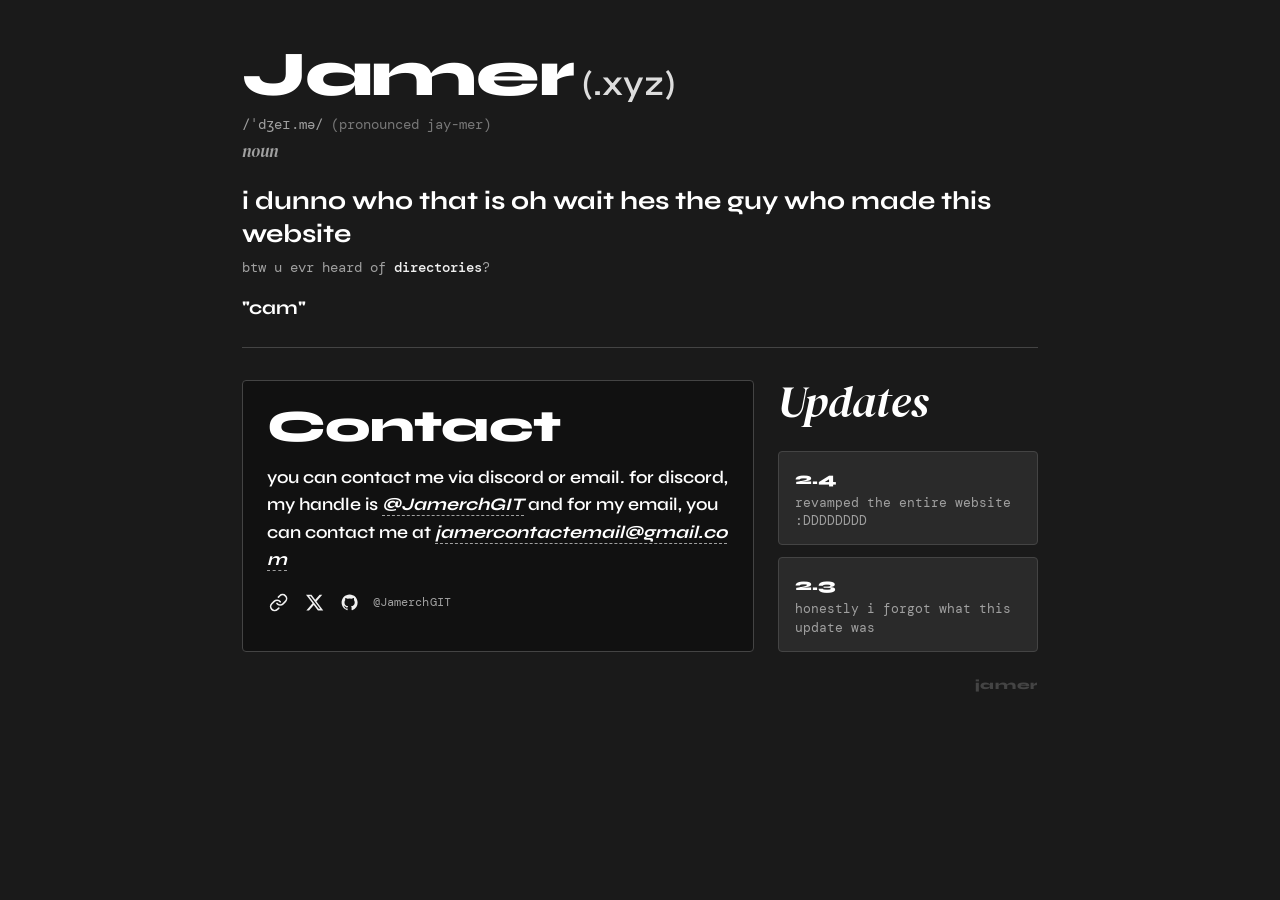
==== index.html @ 93670218 "revamped: updated 404, dir, index and scroll and their .css files respectively to look better :)" ====
<!DOCTYPE html>
<html lang="en">
<head>
  <meta charset="UTF-8" />
  <meta name="viewport" content="width=device-width, initial-scale=1.0" />
  <title>jamer.xyz</title>
  
	<meta charset="utf-8" />
	<meta content="width=device-width" name="viewport" />

	<meta content="jamer.xyz" property="og:title" />
	<meta content="click me to see my website" property="og:description" />
	<meta content="https://raw.githubusercontent.com/jswagging/jamer.xyz/refs/heads/main/resources/images/nobrain.png"
		property="og:image" />
	<meta content="#FFAC1C" data-react-helmet="true" name="theme-color" />
	<meta content="summary_large_image" name="twitter:card" />
	<meta content="website" property="og:type" />

  <link rel="stylesheet" href="resources/css/index.css" />
  <link rel="preconnect" href="https://fonts.googleapis.com" />
  <link rel="preconnect" href="https://fonts.gstatic.com" crossorigin />
  <link href="https://fonts.googleapis.com/css2?family=DM+Serif+Display:ital@0;1&family=DM+Mono:wght@400;500&family=Syne:wght@400;600;700;800&display=swap" rel="stylesheet" />
</head>
<body>

  <section class="definition">
    <div class="def-header">
      <h1 class="word">Jamer<span class="tld"> (.xyz)</span></h1>
      <p class="pronunciation">/<span class="ipa">ˈdʒeɪ.mə</span>/ <span class="paren">(pronounced jay-mer)</span></p>
      <p class="pos"><em>noun</em></p>
    </div>

    <div class="def-body">
      <p class="definition-text">i dunno who that is oh wait hes the guy who made this website</p>
      <p class="sub-text">btw u evr heard of <strong><a href="https://jamer.xyz/dir" target="_blank" rel="noopener noreferrer" class="dir-link">directories</a></strong>?</p>
    </div>

    <p class="nickname">"cam"</p>

    <hr class="divider" />
  </section>

  <section class="bottom-grid">

    <div class="contact-block">
      <h2 class="section-title">Contact</h2>
      <p class="contact-text">
        you can contact me via discord or email. for discord, my
        handle is <span class="email-link">@JamerchGIT</span> and for my email, you can contact me at
        <a href="mailto:jamercontactemail@gmail.com" class="email-link">jamercontactemail@gmail.com</a>
      </p>

      <div class="social-row">
        <a href="https://jamer.xyz/" target="_blank" rel="noopener noreferrer" class="social-icon" title="Website">
          <svg xmlns="http://www.w3.org/2000/svg" viewBox="0 0 24 24" fill="none" stroke="currentColor" stroke-width="2" stroke-linecap="round" stroke-linejoin="round">
            <path d="M10 13a5 5 0 0 0 7.54.54l3-3a5 5 0 0 0-7.07-7.07l-1.72 1.71"/>
            <path d="M14 11a5 5 0 0 0-7.54-.54l-3 3a5 5 0 0 0 7.07 7.07l1.71-1.71"/>
          </svg>
        </a>

        <a href="https://x.com/dingodugong" target="_blank" rel="noopener noreferrer" class="social-icon" title="X / Twitter">
          <svg xmlns="http://www.w3.org/2000/svg" viewBox="0 0 24 24" fill="currentColor">
            <path d="M18.244 2.25h3.308l-7.227 8.26 8.502 11.24H16.17l-5.214-6.817L4.99 21.75H1.68l7.73-8.835L1.254 2.25H8.08l4.713 6.231zm-1.161 17.52h1.833L7.084 4.126H5.117z"/>
          </svg>
        </a>

        <a href="https://github.com/jswagging" target="_blank" rel="noopener noreferrer" class="social-icon" title="GitHub">
          <svg xmlns="http://www.w3.org/2000/svg" viewBox="0 0 24 24" fill="currentColor">
            <path d="M12 2C6.477 2 2 6.484 2 12.017c0 4.425 2.865 8.18 6.839 9.504.5.092.682-.217.682-.483 0-.237-.008-.868-.013-1.703-2.782.605-3.369-1.343-3.369-1.343-.454-1.158-1.11-1.466-1.11-1.466-.908-.62.069-.608.069-.608 1.003.07 1.531 1.032 1.531 1.032.892 1.53 2.341 1.088 2.91.832.092-.647.35-1.088.636-1.338-2.22-.253-4.555-1.113-4.555-4.951 0-1.093.39-1.988 1.029-2.688-.103-.253-.446-1.272.098-2.65 0 0 .84-.27 2.75 1.026A9.564 9.564 0 0 1 12 6.844a9.59 9.59 0 0 1 2.504.337c1.909-1.296 2.747-1.027 2.747-1.027.546 1.379.202 2.398.1 2.651.64.7 1.028 1.595 1.028 2.688 0 3.848-2.339 4.695-4.566 4.943.359.309.678.92.678 1.855 0 1.338-.012 2.419-.012 2.747 0 .268.18.58.688.482A10.02 10.02 0 0 0 22 12.017C22 6.484 17.522 2 12 2z"/>
          </svg>
        </a>

        <span class="github-label">@JamerchGIT</span>
      </div>
    </div>

    <div class="updates-block">
      <h2 class="section-title updates-title"><em>Updates</em></h2>

      <div class="update-item">
        <p class="update-version">2.4</p>
        <p class="update-desc">revamped the entire website :DDDDDDDD</p>
      </div>

      <div class="update-item">
        <p class="update-version">2.3</p>
        <p class="update-desc">honestly i forgot what this update was</p>
      </div>
    </div>

  </section>

  <div class="watermark">jamer</div>

</body>
</html>
---- resources/css/index.css ----
:root {
  --bg:         #1a1a1a;
  --bg-card:    #2a2a2a;
  --bg-deep:    #111111;
  --text:       #f0f0f0;
  --text-muted: #a0a0a0;
  --accent:     #ffffff;
  --border:     #444444;

  --font-display: 'Syne', sans-serif;
  --font-body:    'DM Mono', monospace;
  --font-serif:   'DM Serif Display', serif;

  --radius: 4px;
  --gap: 1.5rem;
}

*, *::before, *::after {
  box-sizing: border-box;
  margin: 0;
  padding: 0;
}

html {
  font-size: 16px;
  scroll-behavior: smooth;
  -webkit-text-size-adjust: 100%;
  text-size-adjust: 100%;
}

body {
  background-color: var(--bg);
  color: var(--text);
  font-family: var(--font-body);
  width: 100%;
  max-width: 860px;
  margin: 0 auto;
  padding: 2.5rem 2rem 3rem;
  line-height: 1.5;
  min-height: 100vh;
  overflow-x: hidden;
}

.definition {
  margin-bottom: 2rem;
}

.def-header {
  margin-bottom: 1.25rem;
}

.word {
  font-family: var(--font-display);
  font-weight: 800;
  font-size: clamp(2rem, 8vw, 4rem);
  letter-spacing: -0.02em;
  color: var(--accent);
  line-height: 1.1;
  word-break: break-word;
}

.tld {
  font-size: 0.55em;
  font-weight: 600;
  opacity: 0.85;
  letter-spacing: 0;
}

.pronunciation {
  font-family: var(--font-body);
  font-size: clamp(0.72rem, 2.2vw, 0.85rem);
  color: var(--text-muted);
  margin-top: 0.3rem;
}

.ipa {
  font-style: normal;
}

.paren {
  opacity: 0.7;
}

.pos {
  font-family: var(--font-serif);
  font-size: clamp(0.9rem, 2.5vw, 1.05rem);
  color: var(--text-muted);
  margin-top: 0.2rem;
}

.def-body {
  margin-bottom: 1rem;
}

.definition-text {
  font-family: var(--font-display);
  font-weight: 700;
  font-size: clamp(1.1rem, 4vw, 1.6rem);
  color: var(--accent);
  line-height: 1.3;
  margin-bottom: 0.4rem;
}

.sub-text {
  font-family: var(--font-body);
  font-size: clamp(0.78rem, 2.2vw, 0.88rem);
  color: var(--text-muted);
}

.sub-text strong {
  color: var(--text);
  font-weight: 500;
}

.dir-link {
  color: inherit;
  text-decoration: none;
  cursor: pointer;
}

.dir-link:hover {
  text-decoration: underline;
  text-underline-offset: 3px;
}

.nickname {
  font-family: var(--font-display);
  font-weight: 700;
  font-size: clamp(1rem, 3vw, 1.2rem);
  color: var(--accent);
  margin-bottom: 1.5rem;
}

.divider {
  border: none;
  border-top: 1.5px solid var(--border);
  margin-bottom: 2rem;
}

.bottom-grid {
  display: grid;
  grid-template-columns: 1fr 260px;
  gap: var(--gap);
  align-items: stretch;
}

.contact-block {
  background: var(--bg-deep);
  border: 1px solid var(--border);
  border-radius: var(--radius);
  padding: 1.5rem 1.5rem 1.1rem;
  min-width: 0;
}

.section-title {
  font-family: var(--font-display);
  font-weight: 800;
  font-size: clamp(1.8rem, 5vw, 2.8rem);
  color: var(--accent);
  letter-spacing: -0.02em;
  line-height: 1;
  margin-bottom: 0.9rem;
}

.contact-text {
  font-family: var(--font-display);
  font-weight: 600;
  font-size: clamp(0.9rem, 2.8vw, 1.1rem);
  color: var(--accent);
  line-height: 1.55;
  margin-bottom: 1.1rem;
  overflow-wrap: break-word;
  word-break: break-word;
}

.underline-link {
  text-decoration: underline;
  text-underline-offset: 3px;
}

.email-link {
  font-style: italic;
  font-weight: 700;
  color: var(--accent);
  text-decoration: none;
  border-bottom: 1px dashed var(--text-muted);
  transition: border-color 0.2s;
  overflow-wrap: break-word;
  word-break: break-all;
}

.email-link:hover {
  border-color: var(--accent);
}

.social-row {
  display: flex;
  align-items: center;
  flex-wrap: wrap;
  gap: 0.7rem;
  margin-top: 0.4rem;
}

.social-icon {
  display: inline-flex;
  align-items: center;
  justify-content: center;
  color: var(--text);
  text-decoration: none;
  transition: color 0.2s, transform 0.2s;
  width: clamp(1.3rem, 4vw, 1.5rem);
  height: clamp(1.3rem, 4vw, 1.5rem);
  padding: 0.15rem;
}

.social-icon svg {
  width: 100%;
  height: 100%;
}

.social-icon:hover {
  color: var(--accent);
  transform: translateY(-2px);
}

.github-label {
  font-family: var(--font-body);
  font-size: clamp(0.7rem, 2vw, 0.78rem);
  color: var(--text-muted);
  letter-spacing: 0.01em;
}

.updates-block {
  display: flex;
  flex-direction: column;
  gap: 0.75rem;
  min-width: 0;
  align-self: stretch;
  justify-content: flex-start;
}

.updates-title {
  font-family: var(--font-serif);
  font-style: italic;
  font-size: clamp(1.8rem, 5vw, 2.8rem);
  font-weight: 400;
  line-height: 1;
  letter-spacing: -0.02em;
  margin-bottom: 0.9rem;
}

.update-item {
  background: var(--bg-card);
  border: 1px solid var(--border);
  border-radius: var(--radius);
  padding: 0.85rem 1rem;
}

.update-version {
  font-family: var(--font-display);
  font-weight: 800;
  font-size: clamp(0.95rem, 2.5vw, 1.05rem);
  color: var(--accent);
  margin-bottom: 0.2rem;
}

.update-desc {
  font-family: var(--font-body);
  font-size: clamp(0.75rem, 2vw, 0.82rem);
  color: var(--text-muted);
  line-height: 1.4;
}

.watermark {
  position: static;
  display: block;
  text-align: right;
  margin-top: 1.5rem;
  font-family: var(--font-display);
  font-weight: 800;
  font-size: 0.8rem;
  color: var(--border);
  letter-spacing: 0.05em;
  pointer-events: none;
  user-select: none;
}

@media (max-width: 720px) {
  .bottom-grid {
    grid-template-columns: 1fr 200px;
  }
}

@media (max-width: 540px) {
  body {
    padding: 1.5rem 1rem 2.5rem;
  }

  .bottom-grid {
    grid-template-columns: 1fr;
  }

  .updates-block {
    flex-direction: column;
  }

  .contact-block {
    padding: 1.25rem 1rem 1rem;
  }
}

@media (max-width: 360px) {
  body {
    padding: 1.1rem 0.75rem 2rem;
  }
}
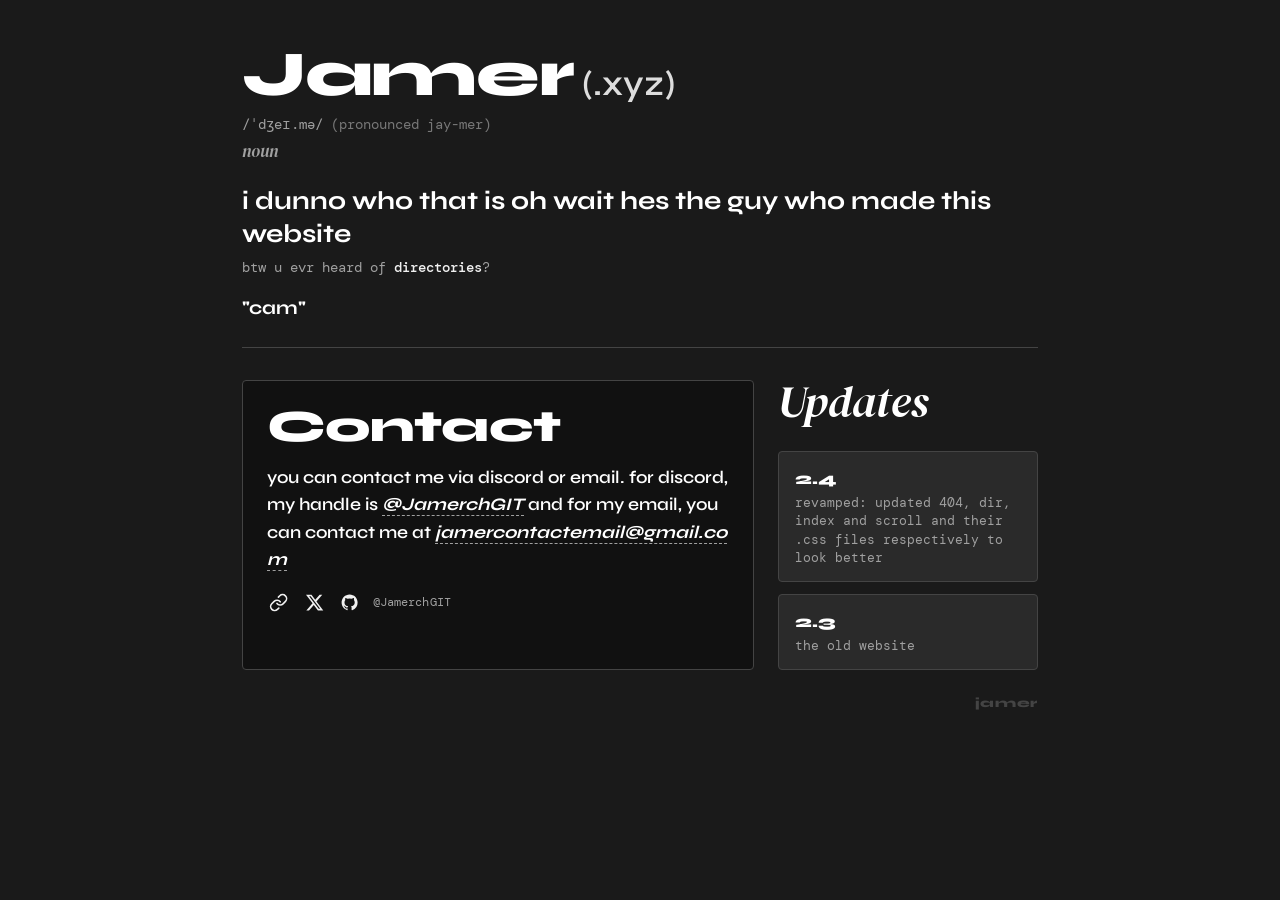
==== commit a59fa31c: "revamped: updated 404, dir, index and scroll and their .css files respectively to look better. updat" ====
--- a/index.html
+++ b/index.html
@@ -79,12 +79,12 @@
 
       <div class="update-item">
         <p class="update-version">2.4</p>
-        <p class="update-desc">revamped the entire website :DDDDDDDD</p>
+        <p class="update-desc">revamped: updated 404, dir, index and scroll and their .css files respectively to look better</p>
       </div>
 
       <div class="update-item">
         <p class="update-version">2.3</p>
-        <p class="update-desc">honestly i forgot what this update was</p>
+        <p class="update-desc">the old website</p>
       </div>
     </div>
 
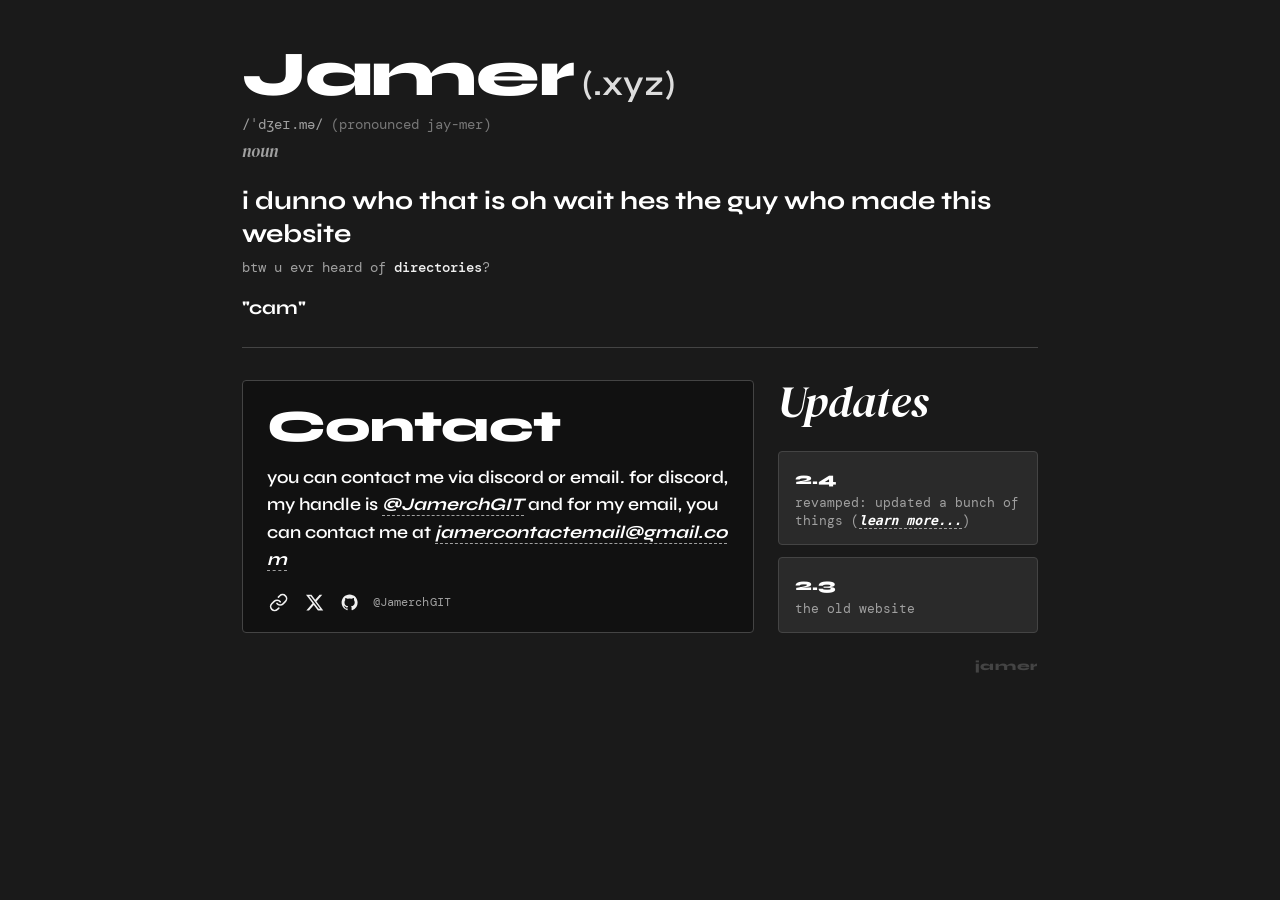
==== commit 25a57e89: "Update index.html changed update log again" ====
--- a/index.html
+++ b/index.html
@@ -15,6 +15,10 @@
 	<meta content="#FFAC1C" data-react-helmet="true" name="theme-color" />
 	<meta content="summary_large_image" name="twitter:card" />
 	<meta content="website" property="og:type" />
+
+	<link rel="shortcut icon"
+		href="https://raw.githubusercontent.com/jswagging/jamer.xyz/refs/heads/main/resources/images/durr.png"
+		type="image/x-icon">
 
   <link rel="stylesheet" href="resources/css/index.css" />
   <link rel="preconnect" href="https://fonts.googleapis.com" />
@@ -79,7 +83,7 @@
 
       <div class="update-item">
         <p class="update-version">2.4</p>
-        <p class="update-desc">revamped: updated 404, dir, index and scroll and their .css files respectively to look better</p>
+        <p class="update-desc">revamped: updated a bunch of things (<a href="https://github.com/jswagging/jamer.xyz/commit/539919407c9a9139cc48da53bee988b8ff9005f2" class="email-link">learn more...</a>)</p>
       </div>
 
       <div class="update-item">
@@ -93,4 +97,4 @@
   <div class="watermark">jamer</div>
 
 </body>
-</html>+</html>
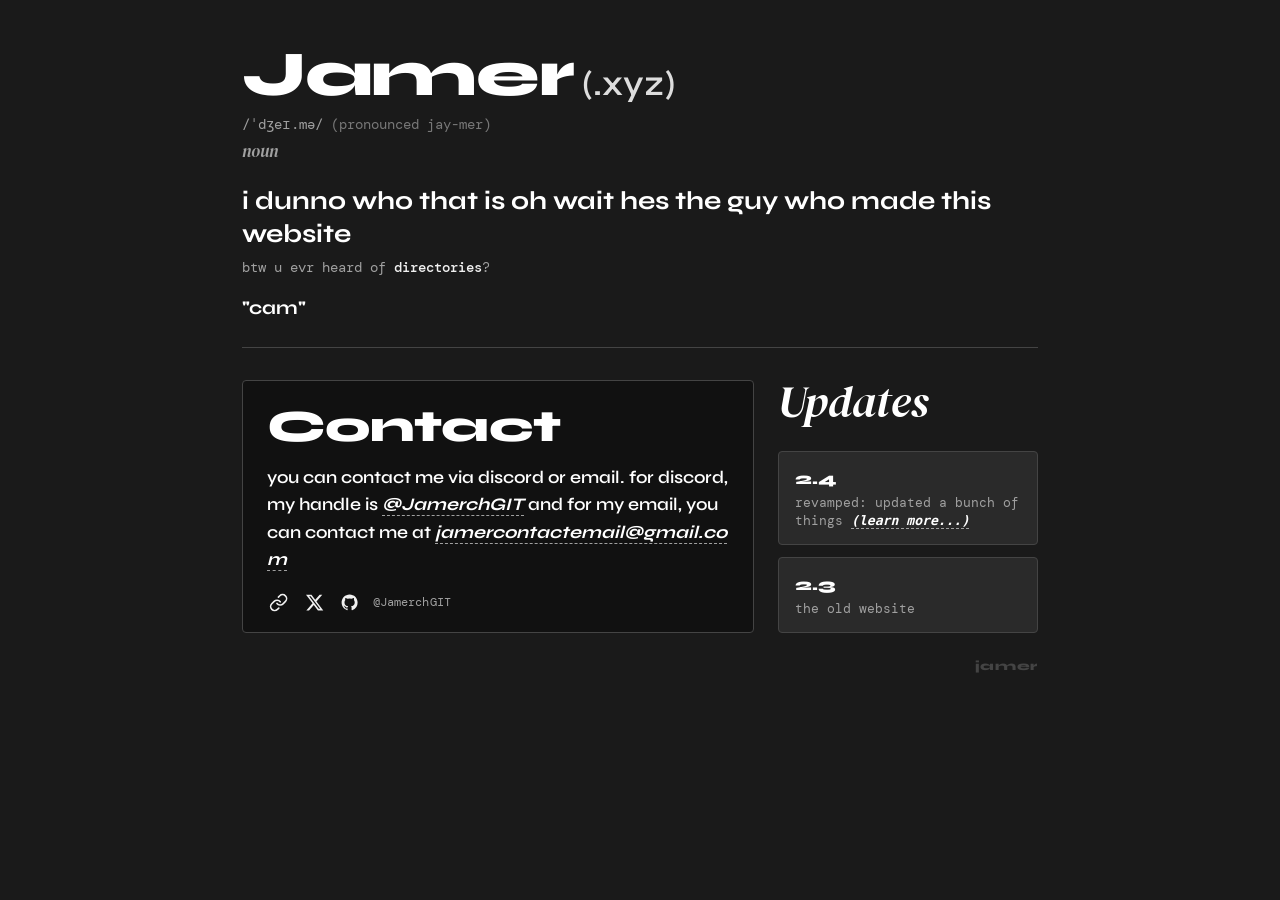
==== commit c2d80f49: "Update index.html" ====
--- a/index.html
+++ b/index.html
@@ -83,7 +83,7 @@
 
       <div class="update-item">
         <p class="update-version">2.4</p>
-        <p class="update-desc">revamped: updated a bunch of things (<a href="https://github.com/jswagging/jamer.xyz/commit/539919407c9a9139cc48da53bee988b8ff9005f2" class="email-link">learn more...</a>)</p>
+        <p class="update-desc">revamped: updated a bunch of things <a href="https://github.com/jswagging/jamer.xyz/commit/936702183d23de0718d312547c7099b2bb6017b6" class="email-link">(learn more...)</a></p>
       </div>
 
       <div class="update-item">
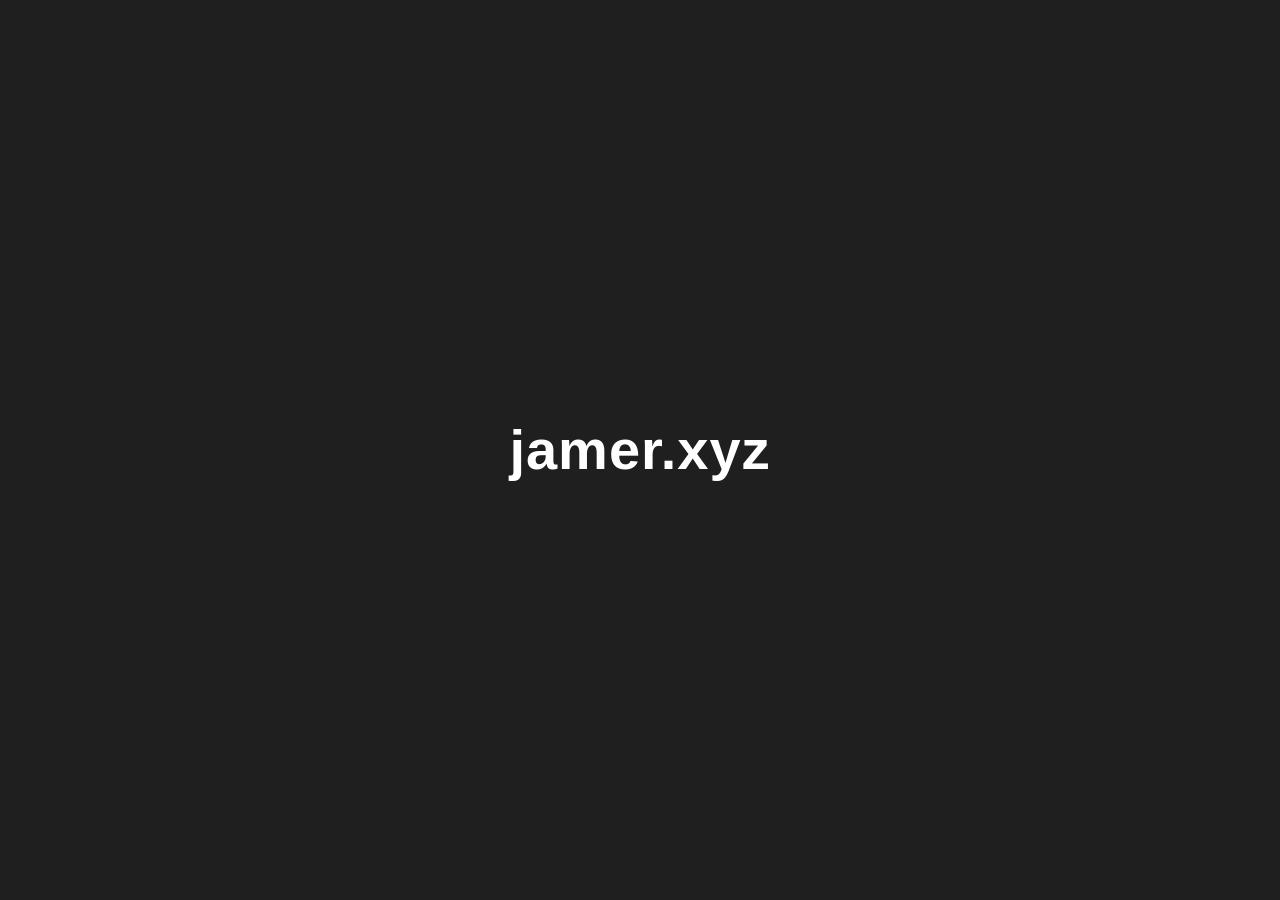
==== commit c8fd9dea: "praying this works" ====
--- a/index.html
+++ b/index.html
@@ -1,100 +1,144 @@
 <!DOCTYPE html>
 <html lang="en">
 <head>
-  <meta charset="UTF-8" />
-  <meta name="viewport" content="width=device-width, initial-scale=1.0" />
-  <title>jamer.xyz</title>
-  
-	<meta charset="utf-8" />
-	<meta content="width=device-width" name="viewport" />
+    <meta charset="UTF-8">
+    <meta name="viewport" content="width=device-width, initial-scale=1.0">
+    <title>jamer.xyz</title>
+    <link rel="stylesheet" href="../resources/css/index.css" />
+</head>
 
-	<meta content="jamer.xyz" property="og:title" />
-	<meta content="click me to see my website" property="og:description" />
-	<meta content="https://raw.githubusercontent.com/jswagging/jamer.xyz/refs/heads/main/resources/images/nobrain.png"
-		property="og:image" />
-	<meta content="#FFAC1C" data-react-helmet="true" name="theme-color" />
-	<meta content="summary_large_image" name="twitter:card" />
-	<meta content="website" property="og:type" />
-
-	<link rel="shortcut icon"
-		href="https://raw.githubusercontent.com/jswagging/jamer.xyz/refs/heads/main/resources/images/durr.png"
-		type="image/x-icon">
-
-  <link rel="stylesheet" href="resources/css/index.css" />
-  <link rel="preconnect" href="https://fonts.googleapis.com" />
-  <link rel="preconnect" href="https://fonts.gstatic.com" crossorigin />
-  <link href="https://fonts.googleapis.com/css2?family=DM+Serif+Display:ital@0;1&family=DM+Mono:wght@400;500&family=Syne:wght@400;600;700;800&display=swap" rel="stylesheet" />
-</head>
 <body>
 
-  <section class="definition">
-    <div class="def-header">
-      <h1 class="word">Jamer<span class="tld"> (.xyz)</span></h1>
-      <p class="pronunciation">/<span class="ipa">ˈdʒeɪ.mə</span>/ <span class="paren">(pronounced jay-mer)</span></p>
-      <p class="pos"><em>noun</em></p>
-    </div>
+    <canvas id="leaves"></canvas>
 
-    <div class="def-body">
-      <p class="definition-text">i dunno who that is oh wait hes the guy who made this website</p>
-      <p class="sub-text">btw u evr heard of <strong><a href="https://jamer.xyz/dir" target="_blank" rel="noopener noreferrer" class="dir-link">directories</a></strong>?</p>
-    </div>
+    <div class="title">jamer.xyz</div>
 
-    <p class="nickname">"cam"</p>
+    <script>
+        const LEAF_IMAGE = "leaf.png";
 
-    <hr class="divider" />
-  </section>
+        const FALLING_LEAVES = 30;
+        const LEAF_SPEED = 0.2;
 
-  <section class="bottom-grid">
+        const canvas = document.getElementById("leaves");
+        const ctx = canvas.getContext("2d");
 
-    <div class="contact-block">
-      <h2 class="section-title">Contact</h2>
-      <p class="contact-text">
-        you can contact me via discord or email. for discord, my
-        handle is <span class="email-link">@JamerchGIT</span> and for my email, you can contact me at
-        <a href="mailto:jamercontactemail@gmail.com" class="email-link">jamercontactemail@gmail.com</a>
-      </p>
+        const image = new Image();
+        image.src = LEAF_IMAGE;
 
-      <div class="social-row">
-        <a href="https://jamer.xyz/" target="_blank" rel="noopener noreferrer" class="social-icon" title="Website">
-          <svg xmlns="http://www.w3.org/2000/svg" viewBox="0 0 24 24" fill="none" stroke="currentColor" stroke-width="2" stroke-linecap="round" stroke-linejoin="round">
-            <path d="M10 13a5 5 0 0 0 7.54.54l3-3a5 5 0 0 0-7.07-7.07l-1.72 1.71"/>
-            <path d="M14 11a5 5 0 0 0-7.54-.54l-3 3a5 5 0 0 0 7.07 7.07l1.71-1.71"/>
-          </svg>
-        </a>
+        let width = 0;
+        let height = 0;
+        let dpr = 1;
 
-        <a href="https://x.com/dingodugong" target="_blank" rel="noopener noreferrer" class="social-icon" title="X / Twitter">
-          <svg xmlns="http://www.w3.org/2000/svg" viewBox="0 0 24 24" fill="currentColor">
-            <path d="M18.244 2.25h3.308l-7.227 8.26 8.502 11.24H16.17l-5.214-6.817L4.99 21.75H1.68l7.73-8.835L1.254 2.25H8.08l4.713 6.231zm-1.161 17.52h1.833L7.084 4.126H5.117z"/>
-          </svg>
-        </a>
+        const fallingLeaves = [];
 
-        <a href="https://github.com/jswagging" target="_blank" rel="noopener noreferrer" class="social-icon" title="GitHub">
-          <svg xmlns="http://www.w3.org/2000/svg" viewBox="0 0 24 24" fill="currentColor">
-            <path d="M12 2C6.477 2 2 6.484 2 12.017c0 4.425 2.865 8.18 6.839 9.504.5.092.682-.217.682-.483 0-.237-.008-.868-.013-1.703-2.782.605-3.369-1.343-3.369-1.343-.454-1.158-1.11-1.466-1.11-1.466-.908-.62.069-.608.069-.608 1.003.07 1.531 1.032 1.531 1.032.892 1.53 2.341 1.088 2.91.832.092-.647.35-1.088.636-1.338-2.22-.253-4.555-1.113-4.555-4.951 0-1.093.39-1.988 1.029-2.688-.103-.253-.446-1.272.098-2.65 0 0 .84-.27 2.75 1.026A9.564 9.564 0 0 1 12 6.844a9.59 9.59 0 0 1 2.504.337c1.909-1.296 2.747-1.027 2.747-1.027.546 1.379.202 2.398.1 2.651.64.7 1.028 1.595 1.028 2.688 0 3.848-2.339 4.695-4.566 4.943.359.309.678.92.678 1.855 0 1.338-.012 2.419-.012 2.747 0 .268.18.58.688.482A10.02 10.02 0 0 0 22 12.017C22 6.484 17.522 2 12 2z"/>
-          </svg>
-        </a>
+        function random(min, max) {
+            return Math.random() * (max - min) + min;
+        }
 
-        <span class="github-label">@JamerchGIT</span>
-      </div>
-    </div>
+        function resize() {
+            dpr = Math.min(window.devicePixelRatio || 1, 2);
 
-    <div class="updates-block">
-      <h2 class="section-title updates-title"><em>Updates</em></h2>
+            width = window.innerWidth;
+            height = window.innerHeight;
 
-      <div class="update-item">
-        <p class="update-version">2.4</p>
-        <p class="update-desc">revamped: updated a bunch of things <a href="https://github.com/jswagging/jamer.xyz/commit/936702183d23de0718d312547c7099b2bb6017b6" class="email-link">(learn more...)</a></p>
-      </div>
+            canvas.width = width * dpr;
+            canvas.height = height * dpr;
 
-      <div class="update-item">
-        <p class="update-version">2.3</p>
-        <p class="update-desc">the old website</p>
-      </div>
-    </div>
+            canvas.style.width = width + "px";
+            canvas.style.height = height + "px";
 
-  </section>
+            ctx.setTransform(dpr, 0, 0, dpr, 0, 0);
+        }
 
-  <div class="watermark">jamer</div>
+        function createFallingLeaf(startAnywhere = false) {
+            return {
+                x: random(-50, width + 50),
+                y: startAnywhere ? random(-100, height) : random(-150, -20),
+                size: random(18, 45),
+                speed: random(0.7, 2.2) * LEAF_SPEED,
+                drift: random(-0.5, 0.5),
+                rotation: random(0, Math.PI * 2),
+                rotationSpeed: random(-0.025, 0.025),
+                sway: random(0, Math.PI * 2),
+                swaySpeed: random(0.01, 0.035),
+                swayAmount: random(0.3, 1),
+                opacity: random(0.65, 1)
+            };
+        }
+
+        function initialize() {
+            fallingLeaves.length = 0;
+
+            for (let i = 0; i < FALLING_LEAVES; i++) {
+                fallingLeaves.push(createFallingLeaf(true));
+            }
+        }
+
+        function drawLeaf(leaf) {
+            ctx.save();
+
+            ctx.globalAlpha = leaf.opacity;
+
+            ctx.translate(
+                leaf.x,
+                leaf.y
+            );
+
+            ctx.rotate(leaf.rotation);
+
+            ctx.drawImage(
+                image,
+                -leaf.size / 2,
+                -leaf.size / 2,
+                leaf.size,
+                leaf.size
+            );
+
+            ctx.restore();
+        }
+
+        function updateFallingLeaf(leaf) {
+            leaf.y += leaf.speed;
+
+            leaf.sway += leaf.swaySpeed;
+
+            leaf.x +=
+                leaf.drift +
+                Math.sin(leaf.sway) * leaf.swayAmount;
+
+            leaf.rotation += leaf.rotationSpeed;
+
+            if (
+                leaf.y > height + 100 ||
+                leaf.x < -150 ||
+                leaf.x > width + 150
+            ) {
+                Object.assign(
+                    leaf,
+                    createFallingLeaf(false)
+                );
+            }
+        }
+
+        function animate() {
+            ctx.clearRect(0, 0, width, height);
+
+            for (const leaf of fallingLeaves) {
+                updateFallingLeaf(leaf);
+                drawLeaf(leaf);
+            }
+
+            requestAnimationFrame(animate);
+        }
+
+        image.onload = () => {
+            resize();
+            initialize();
+            animate();
+        };
+
+        window.addEventListener("resize", resize);
+    </script>
 
 </body>
 </html>
--- a/resources/css/index.css
+++ b/resources/css/index.css
@@ -1,316 +1,41 @@
-:root {
-  --bg:         #1a1a1a;
-  --bg-card:    #2a2a2a;
-  --bg-deep:    #111111;
-  --text:       #f0f0f0;
-  --text-muted: #a0a0a0;
-  --accent:     #ffffff;
-  --border:     #444444;
+        * {
+            box-sizing: border-box;
+        }
 
-  --font-display: 'Syne', sans-serif;
-  --font-body:    'DM Mono', monospace;
-  --font-serif:   'DM Serif Display', serif;
+        html,
+        body {
+            width: 100%;
+            height: 100%;
+            margin: 0;
+            overflow: hidden;
+        }
 
-  --radius: 4px;
-  --gap: 1.5rem;
-}
+        body {
+            background: #1f1f1f;
+            color: #ffffff;
+            font-family: Arial, Helvetica, sans-serif;
+            display: flex;
+            align-items: center;
+            justify-content: center;
+        }
 
-*, *::before, *::after {
-  box-sizing: border-box;
-  margin: 0;
-  padding: 0;
-}
+        .title {
+            position: relative;
+            z-index: 10;
+            font-size: 56px;
+            font-weight: 700;
+            letter-spacing: 1px;
+            line-height: 1;
+        }
 
-html {
-  font-size: 16px;
-  scroll-behavior: smooth;
-  -webkit-text-size-adjust: 100%;
-  text-size-adjust: 100%;
-}
+        canvas {
+            position: fixed;
+            inset: 0;
+            width: 100%;
+            height: 100%;
+            pointer-events: none;
+        }
 
-body {
-  background-color: var(--bg);
-  color: var(--text);
-  font-family: var(--font-body);
-  width: 100%;
-  max-width: 860px;
-  margin: 0 auto;
-  padding: 2.5rem 2rem 3rem;
-  line-height: 1.5;
-  min-height: 100vh;
-  overflow-x: hidden;
-}
-
-.definition {
-  margin-bottom: 2rem;
-}
-
-.def-header {
-  margin-bottom: 1.25rem;
-}
-
-.word {
-  font-family: var(--font-display);
-  font-weight: 800;
-  font-size: clamp(2rem, 8vw, 4rem);
-  letter-spacing: -0.02em;
-  color: var(--accent);
-  line-height: 1.1;
-  word-break: break-word;
-}
-
-.tld {
-  font-size: 0.55em;
-  font-weight: 600;
-  opacity: 0.85;
-  letter-spacing: 0;
-}
-
-.pronunciation {
-  font-family: var(--font-body);
-  font-size: clamp(0.72rem, 2.2vw, 0.85rem);
-  color: var(--text-muted);
-  margin-top: 0.3rem;
-}
-
-.ipa {
-  font-style: normal;
-}
-
-.paren {
-  opacity: 0.7;
-}
-
-.pos {
-  font-family: var(--font-serif);
-  font-size: clamp(0.9rem, 2.5vw, 1.05rem);
-  color: var(--text-muted);
-  margin-top: 0.2rem;
-}
-
-.def-body {
-  margin-bottom: 1rem;
-}
-
-.definition-text {
-  font-family: var(--font-display);
-  font-weight: 700;
-  font-size: clamp(1.1rem, 4vw, 1.6rem);
-  color: var(--accent);
-  line-height: 1.3;
-  margin-bottom: 0.4rem;
-}
-
-.sub-text {
-  font-family: var(--font-body);
-  font-size: clamp(0.78rem, 2.2vw, 0.88rem);
-  color: var(--text-muted);
-}
-
-.sub-text strong {
-  color: var(--text);
-  font-weight: 500;
-}
-
-.dir-link {
-  color: inherit;
-  text-decoration: none;
-  cursor: pointer;
-}
-
-.dir-link:hover {
-  text-decoration: underline;
-  text-underline-offset: 3px;
-}
-
-.nickname {
-  font-family: var(--font-display);
-  font-weight: 700;
-  font-size: clamp(1rem, 3vw, 1.2rem);
-  color: var(--accent);
-  margin-bottom: 1.5rem;
-}
-
-.divider {
-  border: none;
-  border-top: 1.5px solid var(--border);
-  margin-bottom: 2rem;
-}
-
-.bottom-grid {
-  display: grid;
-  grid-template-columns: 1fr 260px;
-  gap: var(--gap);
-  align-items: stretch;
-}
-
-.contact-block {
-  background: var(--bg-deep);
-  border: 1px solid var(--border);
-  border-radius: var(--radius);
-  padding: 1.5rem 1.5rem 1.1rem;
-  min-width: 0;
-}
-
-.section-title {
-  font-family: var(--font-display);
-  font-weight: 800;
-  font-size: clamp(1.8rem, 5vw, 2.8rem);
-  color: var(--accent);
-  letter-spacing: -0.02em;
-  line-height: 1;
-  margin-bottom: 0.9rem;
-}
-
-.contact-text {
-  font-family: var(--font-display);
-  font-weight: 600;
-  font-size: clamp(0.9rem, 2.8vw, 1.1rem);
-  color: var(--accent);
-  line-height: 1.55;
-  margin-bottom: 1.1rem;
-  overflow-wrap: break-word;
-  word-break: break-word;
-}
-
-.underline-link {
-  text-decoration: underline;
-  text-underline-offset: 3px;
-}
-
-.email-link {
-  font-style: italic;
-  font-weight: 700;
-  color: var(--accent);
-  text-decoration: none;
-  border-bottom: 1px dashed var(--text-muted);
-  transition: border-color 0.2s;
-  overflow-wrap: break-word;
-  word-break: break-all;
-}
-
-.email-link:hover {
-  border-color: var(--accent);
-}
-
-.social-row {
-  display: flex;
-  align-items: center;
-  flex-wrap: wrap;
-  gap: 0.7rem;
-  margin-top: 0.4rem;
-}
-
-.social-icon {
-  display: inline-flex;
-  align-items: center;
-  justify-content: center;
-  color: var(--text);
-  text-decoration: none;
-  transition: color 0.2s, transform 0.2s;
-  width: clamp(1.3rem, 4vw, 1.5rem);
-  height: clamp(1.3rem, 4vw, 1.5rem);
-  padding: 0.15rem;
-}
-
-.social-icon svg {
-  width: 100%;
-  height: 100%;
-}
-
-.social-icon:hover {
-  color: var(--accent);
-  transform: translateY(-2px);
-}
-
-.github-label {
-  font-family: var(--font-body);
-  font-size: clamp(0.7rem, 2vw, 0.78rem);
-  color: var(--text-muted);
-  letter-spacing: 0.01em;
-}
-
-.updates-block {
-  display: flex;
-  flex-direction: column;
-  gap: 0.75rem;
-  min-width: 0;
-  align-self: stretch;
-  justify-content: flex-start;
-}
-
-.updates-title {
-  font-family: var(--font-serif);
-  font-style: italic;
-  font-size: clamp(1.8rem, 5vw, 2.8rem);
-  font-weight: 400;
-  line-height: 1;
-  letter-spacing: -0.02em;
-  margin-bottom: 0.9rem;
-}
-
-.update-item {
-  background: var(--bg-card);
-  border: 1px solid var(--border);
-  border-radius: var(--radius);
-  padding: 0.85rem 1rem;
-}
-
-.update-version {
-  font-family: var(--font-display);
-  font-weight: 800;
-  font-size: clamp(0.95rem, 2.5vw, 1.05rem);
-  color: var(--accent);
-  margin-bottom: 0.2rem;
-}
-
-.update-desc {
-  font-family: var(--font-body);
-  font-size: clamp(0.75rem, 2vw, 0.82rem);
-  color: var(--text-muted);
-  line-height: 1.4;
-}
-
-.watermark {
-  position: static;
-  display: block;
-  text-align: right;
-  margin-top: 1.5rem;
-  font-family: var(--font-display);
-  font-weight: 800;
-  font-size: 0.8rem;
-  color: var(--border);
-  letter-spacing: 0.05em;
-  pointer-events: none;
-  user-select: none;
-}
-
-@media (max-width: 720px) {
-  .bottom-grid {
-    grid-template-columns: 1fr 200px;
-  }
-}
-
-@media (max-width: 540px) {
-  body {
-    padding: 1.5rem 1rem 2.5rem;
-  }
-
-  .bottom-grid {
-    grid-template-columns: 1fr;
-  }
-
-  .updates-block {
-    flex-direction: column;
-  }
-
-  .contact-block {
-    padding: 1.25rem 1rem 1rem;
-  }
-}
-
-@media (max-width: 360px) {
-  body {
-    padding: 1.1rem 0.75rem 2rem;
-  }
-}+        #leaves {
+            z-index: 2;
+        }
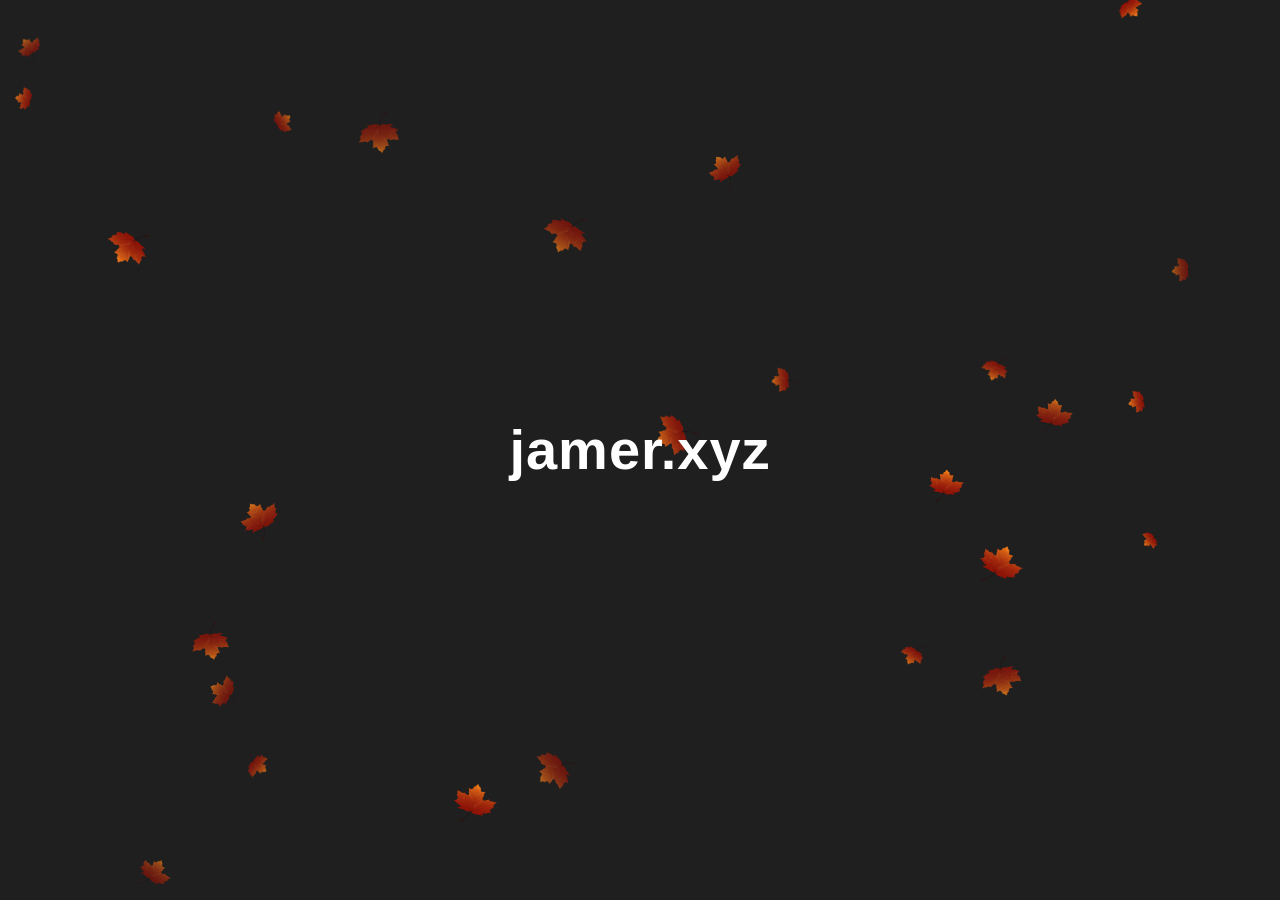
==== commit b4e3c865: "AAAAAAAAAAAAA BUG FIXES" ====
--- a/index.html
+++ b/index.html
@@ -1,144 +1,16 @@
 <!DOCTYPE html>
+
 <html lang="en">
 <head>
     <meta charset="UTF-8">
     <meta name="viewport" content="width=device-width, initial-scale=1.0">
     <title>jamer.xyz</title>
-    <link rel="stylesheet" href="../resources/css/index.css" />
+    <link rel="stylesheet" href="resources/css/index.css">
 </head>
-
 <body>
-
     <canvas id="leaves"></canvas>
 
     <div class="title">jamer.xyz</div>
-
-    <script>
-        const LEAF_IMAGE = "leaf.png";
-
-        const FALLING_LEAVES = 30;
-        const LEAF_SPEED = 0.2;
-
-        const canvas = document.getElementById("leaves");
-        const ctx = canvas.getContext("2d");
-
-        const image = new Image();
-        image.src = LEAF_IMAGE;
-
-        let width = 0;
-        let height = 0;
-        let dpr = 1;
-
-        const fallingLeaves = [];
-
-        function random(min, max) {
-            return Math.random() * (max - min) + min;
-        }
-
-        function resize() {
-            dpr = Math.min(window.devicePixelRatio || 1, 2);
-
-            width = window.innerWidth;
-            height = window.innerHeight;
-
-            canvas.width = width * dpr;
-            canvas.height = height * dpr;
-
-            canvas.style.width = width + "px";
-            canvas.style.height = height + "px";
-
-            ctx.setTransform(dpr, 0, 0, dpr, 0, 0);
-        }
-
-        function createFallingLeaf(startAnywhere = false) {
-            return {
-                x: random(-50, width + 50),
-                y: startAnywhere ? random(-100, height) : random(-150, -20),
-                size: random(18, 45),
-                speed: random(0.7, 2.2) * LEAF_SPEED,
-                drift: random(-0.5, 0.5),
-                rotation: random(0, Math.PI * 2),
-                rotationSpeed: random(-0.025, 0.025),
-                sway: random(0, Math.PI * 2),
-                swaySpeed: random(0.01, 0.035),
-                swayAmount: random(0.3, 1),
-                opacity: random(0.65, 1)
-            };
-        }
-
-        function initialize() {
-            fallingLeaves.length = 0;
-
-            for (let i = 0; i < FALLING_LEAVES; i++) {
-                fallingLeaves.push(createFallingLeaf(true));
-            }
-        }
-
-        function drawLeaf(leaf) {
-            ctx.save();
-
-            ctx.globalAlpha = leaf.opacity;
-
-            ctx.translate(
-                leaf.x,
-                leaf.y
-            );
-
-            ctx.rotate(leaf.rotation);
-
-            ctx.drawImage(
-                image,
-                -leaf.size / 2,
-                -leaf.size / 2,
-                leaf.size,
-                leaf.size
-            );
-
-            ctx.restore();
-        }
-
-        function updateFallingLeaf(leaf) {
-            leaf.y += leaf.speed;
-
-            leaf.sway += leaf.swaySpeed;
-
-            leaf.x +=
-                leaf.drift +
-                Math.sin(leaf.sway) * leaf.swayAmount;
-
-            leaf.rotation += leaf.rotationSpeed;
-
-            if (
-                leaf.y > height + 100 ||
-                leaf.x < -150 ||
-                leaf.x > width + 150
-            ) {
-                Object.assign(
-                    leaf,
-                    createFallingLeaf(false)
-                );
-            }
-        }
-
-        function animate() {
-            ctx.clearRect(0, 0, width, height);
-
-            for (const leaf of fallingLeaves) {
-                updateFallingLeaf(leaf);
-                drawLeaf(leaf);
-            }
-
-            requestAnimationFrame(animate);
-        }
-
-        image.onload = () => {
-            resize();
-            initialize();
-            animate();
-        };
-
-        window.addEventListener("resize", resize);
-    </script>
-
+    <script src="resources/json/leaves.js"></script>
 </body>
 </html>
